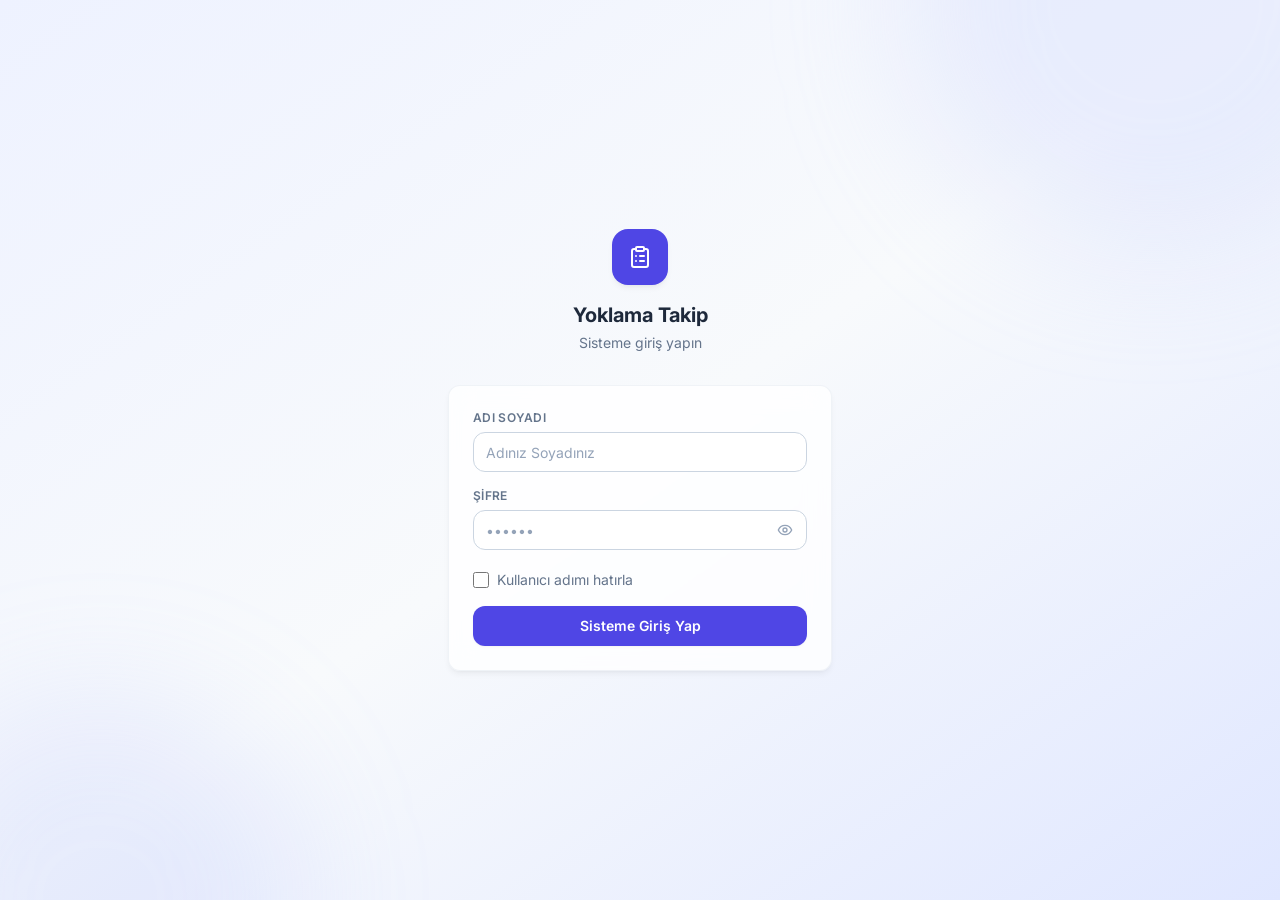
==== index.html @ 4c180ca6 "Add files via upload" ====
<!DOCTYPE html>
<html lang="tr">
  <head>
    <meta charset="UTF-8" />
    <link rel="icon" type="image/png" href="./icon-192.png" />
    <link rel="apple-touch-icon" href="./icon-192.png" />
    <meta name="viewport" content="width=device-width, initial-scale=1.0, maximum-scale=1.0, user-scalable=no" />
    <meta name="theme-color" content="#4f46e5" />
    <meta name="mobile-web-app-capable" content="yes" />
    <meta name="apple-mobile-web-app-capable" content="yes" />
    <meta name="apple-mobile-web-app-status-bar-style" content="black-translucent" />
    <meta name="apple-mobile-web-app-title" content="Yoklama" />
    <link rel="manifest" href="./manifest.json" />
    <title>Yoklama Takip</title>
    <!-- Modern Font: Inter -->
    <link rel="preconnect" href="https://fonts.googleapis.com">
    <link rel="preconnect" href="https://fonts.gstatic.com" crossorigin>
    <link href="https://fonts.googleapis.com/css2?family=Inter:wght@300;400;500;600;700&display=swap" rel="stylesheet">
    <!-- GitHub Pages SPA redirect fix -->
    <script>
      (function(l){
        if (l.search[1] === '/') {
          var decoded = l.search.slice(1).split('&').map(function(s){ return s.replace(/~and~/g, '&') }).join('?');
          window.history.replaceState(null, null, l.pathname.slice(0, -1) + decoded + l.hash);
        }
      }(window.location))
    </script>
    <script type="module" crossorigin src="./assets/index-i_OkcbDp.js"></script>
    <link rel="modulepreload" crossorigin href="./assets/vendor-CYjdca9r.js">
    <link rel="modulepreload" crossorigin href="./assets/store-BP317iKg.js">
    <link rel="modulepreload" crossorigin href="./assets/xlsx-DrgRuPKf.js">
    <link rel="stylesheet" crossorigin href="./assets/index-CAKfddgH.css">
  <link rel="manifest" href="./manifest.webmanifest"><script id="vite-plugin-pwa:register-sw" src="./registerSW.js"></script></head>
  <body>
    <div id="root"></div>
  </body>
</html>
---- assets/index-CAKfddgH.css ----
*,:before,:after{--tw-border-spacing-x: 0;--tw-border-spacing-y: 0;--tw-translate-x: 0;--tw-translate-y: 0;--tw-rotate: 0;--tw-skew-x: 0;--tw-skew-y: 0;--tw-scale-x: 1;--tw-scale-y: 1;--tw-pan-x: ;--tw-pan-y: ;--tw-pinch-zoom: ;--tw-scroll-snap-strictness: proximity;--tw-gradient-from-position: ;--tw-gradient-via-position: ;--tw-gradient-to-position: ;--tw-ordinal: ;--tw-slashed-zero: ;--tw-numeric-figure: ;--tw-numeric-spacing: ;--tw-numeric-fraction: ;--tw-ring-inset: ;--tw-ring-offset-width: 0px;--tw-ring-offset-color: #fff;--tw-ring-color: rgb(59 130 246 / .5);--tw-ring-offset-shadow: 0 0 #0000;--tw-ring-shadow: 0 0 #0000;--tw-shadow: 0 0 #0000;--tw-shadow-colored: 0 0 #0000;--tw-blur: ;--tw-brightness: ;--tw-contrast: ;--tw-grayscale: ;--tw-hue-rotate: ;--tw-invert: ;--tw-saturate: ;--tw-sepia: ;--tw-drop-shadow: ;--tw-backdrop-blur: ;--tw-backdrop-brightness: ;--tw-backdrop-contrast: ;--tw-backdrop-grayscale: ;--tw-backdrop-hue-rotate: ;--tw-backdrop-invert: ;--tw-backdrop-opacity: ;--tw-backdrop-saturate: ;--tw-backdrop-sepia: ;--tw-contain-size: ;--tw-contain-layout: ;--tw-contain-paint: ;--tw-contain-style: }::backdrop{--tw-border-spacing-x: 0;--tw-border-spacing-y: 0;--tw-translate-x: 0;--tw-translate-y: 0;--tw-rotate: 0;--tw-skew-x: 0;--tw-skew-y: 0;--tw-scale-x: 1;--tw-scale-y: 1;--tw-pan-x: ;--tw-pan-y: ;--tw-pinch-zoom: ;--tw-scroll-snap-strictness: proximity;--tw-gradient-from-position: ;--tw-gradient-via-position: ;--tw-gradient-to-position: ;--tw-ordinal: ;--tw-slashed-zero: ;--tw-numeric-figure: ;--tw-numeric-spacing: ;--tw-numeric-fraction: ;--tw-ring-inset: ;--tw-ring-offset-width: 0px;--tw-ring-offset-color: #fff;--tw-ring-color: rgb(59 130 246 / .5);--tw-ring-offset-shadow: 0 0 #0000;--tw-ring-shadow: 0 0 #0000;--tw-shadow: 0 0 #0000;--tw-shadow-colored: 0 0 #0000;--tw-blur: ;--tw-brightness: ;--tw-contrast: ;--tw-grayscale: ;--tw-hue-rotate: ;--tw-invert: ;--tw-saturate: ;--tw-sepia: ;--tw-drop-shadow: ;--tw-backdrop-blur: ;--tw-backdrop-brightness: ;--tw-backdrop-contrast: ;--tw-backdrop-grayscale: ;--tw-backdrop-hue-rotate: ;--tw-backdrop-invert: ;--tw-backdrop-opacity: ;--tw-backdrop-saturate: ;--tw-backdrop-sepia: ;--tw-contain-size: ;--tw-contain-layout: ;--tw-contain-paint: ;--tw-contain-style: }*,:before,:after{box-sizing:border-box;border-width:0;border-style:solid;border-color:#e5e7eb}:before,:after{--tw-content: ""}html,:host{line-height:1.5;-webkit-text-size-adjust:100%;-moz-tab-size:4;-o-tab-size:4;tab-size:4;font-family:Inter,system-ui,-apple-system,sans-serif;font-feature-settings:normal;font-variation-settings:normal;-webkit-tap-highlight-color:transparent}body{margin:0;line-height:inherit}hr{height:0;color:inherit;border-top-width:1px}abbr:where([title]){-webkit-text-decoration:underline dotted;text-decoration:underline dotted}h1,h2,h3,h4,h5,h6{font-size:inherit;font-weight:inherit}a{color:inherit;text-decoration:inherit}b,strong{font-weight:bolder}code,kbd,samp,pre{font-family:ui-monospace,SFMono-Regular,Menlo,Monaco,Consolas,Liberation Mono,Courier New,monospace;font-feature-settings:normal;font-variation-settings:normal;font-size:1em}small{font-size:80%}sub,sup{font-size:75%;line-height:0;position:relative;vertical-align:baseline}sub{bottom:-.25em}sup{top:-.5em}table{text-indent:0;border-color:inherit;border-collapse:collapse}button,input,optgroup,select,textarea{font-family:inherit;font-feature-settings:inherit;font-variation-settings:inherit;font-size:100%;font-weight:inherit;line-height:inherit;letter-spacing:inherit;color:inherit;margin:0;padding:0}button,select{text-transform:none}button,input:where([type=button]),input:where([type=reset]),input:where([type=submit]){-webkit-appearance:button;background-color:transparent;background-image:none}:-moz-focusring{outline:auto}:-moz-ui-invalid{box-shadow:none}progress{vertical-align:baseline}::-webkit-inner-spin-button,::-webkit-outer-spin-button{height:auto}[type=search]{-webkit-appearance:textfield;outline-offset:-2px}::-webkit-search-decoration{-webkit-appearance:none}::-webkit-file-upload-button{-webkit-appearance:button;font:inherit}summary{display:list-item}blockquote,dl,dd,h1,h2,h3,h4,h5,h6,hr,figure,p,pre{margin:0}fieldset{margin:0;padding:0}legend{padding:0}ol,ul,menu{list-style:none;margin:0;padding:0}dialog{padding:0}textarea{resize:vertical}input::-moz-placeholder,textarea::-moz-placeholder{opacity:1;color:#9ca3af}input::placeholder,textarea::placeholder{opacity:1;color:#9ca3af}button,[role=button]{cursor:pointer}:disabled{cursor:default}img,svg,video,canvas,audio,iframe,embed,object{display:block;vertical-align:middle}img,video{max-width:100%;height:auto}[hidden]:where(:not([hidden=until-found])){display:none}body{font-family:Inter,system-ui,sans-serif;--tw-bg-opacity: 1;background-color:rgb(248 250 252 / var(--tw-bg-opacity, 1));--tw-text-opacity: 1;color:rgb(30 41 59 / var(--tw-text-opacity, 1));-webkit-font-smoothing:antialiased;-moz-osx-font-smoothing:grayscale}.dark body{--tw-bg-opacity: 1;background-color:rgb(17 24 39 / var(--tw-bg-opacity, 1));--tw-text-opacity: 1;color:rgb(243 244 246 / var(--tw-text-opacity, 1))}.dark header body{color:#f8fafc}@media (prefers-reduced-motion: reduce){*,*:before,*:after{animation-duration:.01ms!important;animation-iteration-count:1!important;transition-duration:.01ms!important}}.card{border-radius:12px;border-width:1px;border-color:#e2e8f0cc;--tw-bg-opacity: 1;background-color:rgb(255 255 255 / var(--tw-bg-opacity, 1));--tw-shadow: 0 1px 3px 0 rgb(0 0 0 / .04), 0 1px 2px -1px rgb(0 0 0 / .04);--tw-shadow-colored: 0 1px 3px 0 var(--tw-shadow-color), 0 1px 2px -1px var(--tw-shadow-color);box-shadow:var(--tw-ring-offset-shadow, 0 0 #0000),var(--tw-ring-shadow, 0 0 #0000),var(--tw-shadow)}.card-elevated{border-radius:12px;border-width:1px;border-color:#e2e8f099;--tw-bg-opacity: 1;background-color:rgb(255 255 255 / var(--tw-bg-opacity, 1));--tw-shadow: 0 4px 6px -1px rgb(0 0 0 / .05), 0 2px 4px -2px rgb(0 0 0 / .05);--tw-shadow-colored: 0 4px 6px -1px var(--tw-shadow-color), 0 2px 4px -2px var(--tw-shadow-color);box-shadow:var(--tw-ring-offset-shadow, 0 0 #0000),var(--tw-ring-shadow, 0 0 #0000),var(--tw-shadow)}.form-input{height:2.5rem;width:100%;border-radius:12px;border-width:1px;--tw-border-opacity: 1;border-color:rgb(203 213 225 / var(--tw-border-opacity, 1));--tw-bg-opacity: 1;background-color:rgb(255 255 255 / var(--tw-bg-opacity, 1));padding-left:.75rem;padding-right:.75rem;font-size:.875rem;line-height:1.25rem}.form-input::-moz-placeholder{--tw-placeholder-opacity: 1;color:rgb(148 163 184 / var(--tw-placeholder-opacity, 1))}.form-input::placeholder{--tw-placeholder-opacity: 1;color:rgb(148 163 184 / var(--tw-placeholder-opacity, 1))}.form-input{outline:2px solid transparent;outline-offset:2px;transition-property:all;transition-timing-function:cubic-bezier(.4,0,.2,1);transition-duration:.15s}.form-input:focus{--tw-border-opacity: 1;border-color:rgb(99 102 241 / var(--tw-border-opacity, 1));--tw-ring-offset-shadow: var(--tw-ring-inset) 0 0 0 var(--tw-ring-offset-width) var(--tw-ring-offset-color);--tw-ring-shadow: var(--tw-ring-inset) 0 0 0 calc(2px + var(--tw-ring-offset-width)) var(--tw-ring-color);box-shadow:var(--tw-ring-offset-shadow),var(--tw-ring-shadow),var(--tw-shadow, 0 0 #0000);--tw-ring-color: rgb(99 102 241 / .2)}.btn-primary{display:inline-flex;height:2.5rem;align-items:center;justify-content:center;gap:.5rem;border-radius:12px;--tw-bg-opacity: 1;background-color:rgb(79 70 229 / var(--tw-bg-opacity, 1));padding-left:1.25rem;padding-right:1.25rem;font-size:.875rem;line-height:1.25rem;font-weight:600;--tw-text-opacity: 1;color:rgb(255 255 255 / var(--tw-text-opacity, 1));--tw-shadow: 0 1px 3px 0 rgb(0 0 0 / .04), 0 1px 2px -1px rgb(0 0 0 / .04);--tw-shadow-colored: 0 1px 3px 0 var(--tw-shadow-color), 0 1px 2px -1px var(--tw-shadow-color);box-shadow:var(--tw-ring-offset-shadow, 0 0 #0000),var(--tw-ring-shadow, 0 0 #0000),var(--tw-shadow);transition-property:all;transition-timing-function:cubic-bezier(.4,0,.2,1);transition-duration:.15s}.btn-primary:hover{--tw-bg-opacity: 1;background-color:rgb(67 56 202 / var(--tw-bg-opacity, 1));--tw-shadow: 0 4px 6px -1px rgb(0 0 0 / .05), 0 2px 4px -2px rgb(0 0 0 / .05);--tw-shadow-colored: 0 4px 6px -1px var(--tw-shadow-color), 0 2px 4px -2px var(--tw-shadow-color);box-shadow:var(--tw-ring-offset-shadow, 0 0 #0000),var(--tw-ring-shadow, 0 0 #0000),var(--tw-shadow)}.btn-primary:active{--tw-bg-opacity: 1;background-color:rgb(55 48 163 / var(--tw-bg-opacity, 1))}.btn-primary:disabled{cursor:not-allowed;opacity:.4;--tw-shadow: 0 0 #0000;--tw-shadow-colored: 0 0 #0000;box-shadow:var(--tw-ring-offset-shadow, 0 0 #0000),var(--tw-ring-shadow, 0 0 #0000),var(--tw-shadow)}.btn-secondary{display:inline-flex;height:2.5rem;align-items:center;justify-content:center;gap:.5rem;border-radius:12px;border-width:1px;--tw-border-opacity: 1;border-color:rgb(203 213 225 / var(--tw-border-opacity, 1));--tw-bg-opacity: 1;background-color:rgb(255 255 255 / var(--tw-bg-opacity, 1));padding-left:1rem;padding-right:1rem;font-size:.875rem;line-height:1.25rem;font-weight:500;--tw-text-opacity: 1;color:rgb(30 41 59 / var(--tw-text-opacity, 1));transition-property:all;transition-timing-function:cubic-bezier(.4,0,.2,1);transition-duration:.15s}.dark .btn-secondary{--tw-text-opacity: 1;color:rgb(243 244 246 / var(--tw-text-opacity, 1))}.dark header .btn-secondary{color:#f8fafc}.btn-secondary:hover{--tw-border-opacity: 1;border-color:rgb(148 163 184 / var(--tw-border-opacity, 1));--tw-bg-opacity: 1;background-color:rgb(241 245 249 / var(--tw-bg-opacity, 1))}.btn-secondary:active{--tw-bg-opacity: 1;background-color:rgb(241 245 249 / var(--tw-bg-opacity, 1))}.btn-ghost{display:inline-flex;height:2.5rem;align-items:center;justify-content:center;gap:.5rem;border-radius:12px;background-color:transparent;padding-left:1rem;padding-right:1rem;font-size:.875rem;line-height:1.25rem;font-weight:500;--tw-text-opacity: 1;color:rgb(100 116 139 / var(--tw-text-opacity, 1));transition-property:all;transition-timing-function:cubic-bezier(.4,0,.2,1);transition-duration:.15s}.dark header .btn-ghost{color:#cbd5e1}.dark .btn-ghost{color:#cbd5e1}.btn-ghost:hover{--tw-bg-opacity: 1;background-color:rgb(241 245 249 / var(--tw-bg-opacity, 1));--tw-text-opacity: 1;color:rgb(30 41 59 / var(--tw-text-opacity, 1))}.btn-ghost:active{--tw-bg-opacity: 1;background-color:rgb(226 232 240 / var(--tw-bg-opacity, 1))}.btn-danger{display:inline-flex;height:2.5rem;align-items:center;justify-content:center;gap:.5rem;border-radius:12px;--tw-bg-opacity: 1;background-color:rgb(220 38 38 / var(--tw-bg-opacity, 1));padding-left:1.25rem;padding-right:1.25rem;font-size:.875rem;line-height:1.25rem;font-weight:600;--tw-text-opacity: 1;color:rgb(255 255 255 / var(--tw-text-opacity, 1));transition-property:all;transition-timing-function:cubic-bezier(.4,0,.2,1);transition-duration:.15s}.btn-danger:hover{--tw-bg-opacity: 1;background-color:rgb(185 28 28 / var(--tw-bg-opacity, 1))}.btn-danger:active{--tw-bg-opacity: 1;background-color:rgb(153 27 27 / var(--tw-bg-opacity, 1))}.pill{cursor:pointer;-webkit-user-select:none;-moz-user-select:none;user-select:none;border-radius:12px;border-width:1px;padding:.375rem .75rem;font-size:.75rem;line-height:1rem;font-weight:600;transition-property:all;transition-timing-function:cubic-bezier(.4,0,.2,1);transition-duration:.15s}.badge-success{display:inline-flex;align-items:center;gap:.25rem;border-radius:12px;padding:.25rem .625rem;font-size:.75rem;line-height:1rem;font-weight:600;border-width:1px;border-color:#a7f3d099;--tw-bg-opacity: 1;background-color:rgb(236 253 245 / var(--tw-bg-opacity, 1));--tw-text-opacity: 1;color:rgb(4 120 87 / var(--tw-text-opacity, 1))}.badge-danger{display:inline-flex;align-items:center;gap:.25rem;border-radius:12px;padding:.25rem .625rem;font-size:.75rem;line-height:1rem;font-weight:600;border-width:1px;border-color:#fecaca99;--tw-bg-opacity: 1;background-color:rgb(254 242 242 / var(--tw-bg-opacity, 1));--tw-text-opacity: 1;color:rgb(185 28 28 / var(--tw-text-opacity, 1))}.badge-warning{display:inline-flex;align-items:center;gap:.25rem;border-radius:12px;padding:.25rem .625rem;font-size:.75rem;line-height:1rem;font-weight:600;border-width:1px;border-color:#fde68a99;--tw-bg-opacity: 1;background-color:rgb(255 251 235 / var(--tw-bg-opacity, 1));--tw-text-opacity: 1;color:rgb(180 83 9 / var(--tw-text-opacity, 1))}.badge-info{display:inline-flex;align-items:center;gap:.25rem;border-radius:12px;padding:.25rem .625rem;font-size:.75rem;line-height:1rem;font-weight:600;border-width:1px;border-color:#bfdbfe99;--tw-bg-opacity: 1;background-color:rgb(239 246 255 / var(--tw-bg-opacity, 1));--tw-text-opacity: 1;color:rgb(29 78 216 / var(--tw-text-opacity, 1))}.badge-neutral{display:inline-flex;align-items:center;gap:.25rem;border-radius:12px;padding:.25rem .625rem;font-size:.75rem;line-height:1rem;font-weight:600;border-width:1px;border-color:#e2e8f099;--tw-bg-opacity: 1;background-color:rgb(241 245 249 / var(--tw-bg-opacity, 1));--tw-text-opacity: 1;color:rgb(71 85 105 / var(--tw-text-opacity, 1))}.table-header{padding:.75rem 1rem;text-align:left;font-size:.75rem;line-height:1rem;font-weight:600;text-transform:uppercase;letter-spacing:.05em;--tw-text-opacity: 1;color:rgb(100 116 139 / var(--tw-text-opacity, 1))}.dark header .table-header{color:#cbd5e1}.dark .table-header{color:#cbd5e1}.table-cell{padding:.75rem 1rem}@keyframes pulse{50%{opacity:.5}}.skeleton{animation:pulse 2s cubic-bezier(.4,0,.6,1) infinite;border-radius:12px;--tw-bg-opacity: 1;background-color:rgb(226 232 240 / var(--tw-bg-opacity, 1))}.overlay{position:fixed;top:0;right:0;bottom:0;left:0;z-index:50;background-color:#1e293b66;--tw-backdrop-blur: blur(4px);-webkit-backdrop-filter:var(--tw-backdrop-blur) var(--tw-backdrop-brightness) var(--tw-backdrop-contrast) var(--tw-backdrop-grayscale) var(--tw-backdrop-hue-rotate) var(--tw-backdrop-invert) var(--tw-backdrop-opacity) var(--tw-backdrop-saturate) var(--tw-backdrop-sepia);backdrop-filter:var(--tw-backdrop-blur) var(--tw-backdrop-brightness) var(--tw-backdrop-contrast) var(--tw-backdrop-grayscale) var(--tw-backdrop-hue-rotate) var(--tw-backdrop-invert) var(--tw-backdrop-opacity) var(--tw-backdrop-saturate) var(--tw-backdrop-sepia)}.dark nav.overlay{background-color:#0f172af2;border-color:#ffffff14}.dark nav.overlay button.text-brand-600{color:#818cf8}.dark nav.overlay button.text-ink-tertiary{color:#64748b}.alert-error{display:flex;align-items:center;gap:.625rem;border-radius:12px;border-width:1px;padding:.75rem 1rem;font-size:.875rem;line-height:1.25rem;font-weight:500;--tw-border-opacity: 1;border-color:rgb(254 202 202 / var(--tw-border-opacity, 1));--tw-bg-opacity: 1;background-color:rgb(254 242 242 / var(--tw-bg-opacity, 1));--tw-text-opacity: 1;color:rgb(185 28 28 / var(--tw-text-opacity, 1))}.collapse{visibility:collapse}.fixed{position:fixed}.absolute{position:absolute}.relative{position:relative}.sticky{position:sticky}.inset-0{top:0;right:0;bottom:0;left:0}.-bottom-\[9px\]{bottom:-9px}.bottom-0{bottom:0}.left-0{left:0}.left-1\/2{left:50%}.left-3{left:.75rem}.right-0{right:0}.right-2\.5{right:.625rem}.right-4{right:1rem}.top-0{top:0}.top-1\/2{top:50%}.top-2\.5{top:.625rem}.top-4{top:1rem}.z-10{z-index:10}.z-40{z-index:40}.z-\[100\]{z-index:100}.mx-0\.5{margin-left:.125rem;margin-right:.125rem}.mx-auto{margin-left:auto;margin-right:auto}.mb-1{margin-bottom:.25rem}.mb-1\.5{margin-bottom:.375rem}.mb-4{margin-bottom:1rem}.mb-5{margin-bottom:1.25rem}.mb-8{margin-bottom:2rem}.ml-2{margin-left:.5rem}.mr-1{margin-right:.25rem}.mt-0\.5{margin-top:.125rem}.mt-1{margin-top:.25rem}.mt-1\.5{margin-top:.375rem}.mt-2{margin-top:.5rem}.mt-4{margin-top:1rem}.mt-5{margin-top:1.25rem}.mt-6{margin-top:1.5rem}.block{display:block}.flex{display:flex}.inline-flex{display:inline-flex}.table{display:table}.table-cell{display:table-cell}.grid{display:grid}.hidden{display:none}.h-0\.5{height:.125rem}.h-1\.5{height:.375rem}.h-10{height:2.5rem}.h-12{height:3rem}.h-14{height:3.5rem}.h-16{height:4rem}.h-20{height:5rem}.h-3\.5{height:.875rem}.h-4{height:1rem}.h-5{height:1.25rem}.h-64{height:16rem}.h-7{height:1.75rem}.h-8{height:2rem}.h-9{height:2.25rem}.h-\[400px\]{height:400px}.h-\[500px\]{height:500px}.h-full{height:100%}.max-h-\[500px\]{max-height:500px}.max-h-\[600px\]{max-height:600px}.min-h-screen{min-height:100vh}.w-10{width:2.5rem}.w-14{width:3.5rem}.w-16{width:4rem}.w-3\.5{width:.875rem}.w-32{width:8rem}.w-4{width:1rem}.w-6{width:1.5rem}.w-7{width:1.75rem}.w-8{width:2rem}.w-9{width:2.25rem}.w-\[12\%\]{width:12%}.w-\[120px\]{width:120px}.w-\[400px\]{width:400px}.w-\[500px\]{width:500px}.w-\[8\%\]{width:8%}.w-\[9\%\]{width:9%}.w-auto{width:auto}.w-full{width:100%}.w-px{width:1px}.min-w-0{min-width:0px}.min-w-\[160px\]{min-width:160px}.max-w-6xl{max-width:72rem}.max-w-\[140px\]{max-width:140px}.max-w-\[160px\]{max-width:160px}.max-w-sm{max-width:24rem}.max-w-xs{max-width:20rem}.flex-1{flex:1 1 0%}.flex-shrink-0{flex-shrink:0}.table-fixed{table-layout:fixed}.border-collapse{border-collapse:collapse}.-translate-x-1\/2{--tw-translate-x: -50%;transform:translate(var(--tw-translate-x),var(--tw-translate-y)) rotate(var(--tw-rotate)) skew(var(--tw-skew-x)) skewY(var(--tw-skew-y)) scaleX(var(--tw-scale-x)) scaleY(var(--tw-scale-y))}.-translate-x-1\/4{--tw-translate-x: -25%;transform:translate(var(--tw-translate-x),var(--tw-translate-y)) rotate(var(--tw-rotate)) skew(var(--tw-skew-x)) skewY(var(--tw-skew-y)) scaleX(var(--tw-scale-x)) scaleY(var(--tw-scale-y))}.-translate-y-1\/2{--tw-translate-y: -50%;transform:translate(var(--tw-translate-x),var(--tw-translate-y)) rotate(var(--tw-rotate)) skew(var(--tw-skew-x)) skewY(var(--tw-skew-y)) scaleX(var(--tw-scale-x)) scaleY(var(--tw-scale-y))}.translate-x-1\/4{--tw-translate-x: 25%;transform:translate(var(--tw-translate-x),var(--tw-translate-y)) rotate(var(--tw-rotate)) skew(var(--tw-skew-x)) skewY(var(--tw-skew-y)) scaleX(var(--tw-scale-x)) scaleY(var(--tw-scale-y))}.translate-y-1\/2{--tw-translate-y: 50%;transform:translate(var(--tw-translate-x),var(--tw-translate-y)) rotate(var(--tw-rotate)) skew(var(--tw-skew-x)) skewY(var(--tw-skew-y)) scaleX(var(--tw-scale-x)) scaleY(var(--tw-scale-y))}@keyframes bounce{0%,to{transform:translateY(-25%);animation-timing-function:cubic-bezier(.8,0,1,1)}50%{transform:none;animation-timing-function:cubic-bezier(0,0,.2,1)}}.animate-bounce{animation:bounce 1s infinite}@keyframes fade-in{0%{opacity:0;transform:translateY(8px)}to{opacity:1;transform:translateY(0)}}.animate-fade-in{animation:fade-in .3s ease-out}@keyframes progress{0%{width:100%}to{width:0%}}.animate-progress{animation:progress 4s linear forwards}@keyframes scale-in{0%{opacity:0;transform:scale(.95)}to{opacity:1;transform:scale(1)}}.animate-scale-in{animation:scale-in .2s ease-out}@keyframes shake{0%,to{transform:translate(0)}10%,30%,50%,70%,90%{transform:translate(-4px)}20%,40%,60%,80%{transform:translate(4px)}}.animate-shake{animation:shake .5s ease-in-out}@keyframes slide-up{0%{opacity:0;transform:translateY(16px)}to{opacity:1;transform:translateY(0)}}.animate-slide-up{animation:slide-up .4s ease-out}@keyframes spin{to{transform:rotate(360deg)}}.animate-spin{animation:spin 1s linear infinite}@keyframes toast-enter{0%{opacity:0;transform:translate(100%)}to{opacity:1;transform:translate(0)}}.animate-toast-enter{animation:toast-enter .3s ease-out}@keyframes toast-exit{0%{opacity:1;transform:translate(0)}to{opacity:0;transform:translate(100%)}}.animate-toast-exit{animation:toast-exit .3s ease-out forwards}.cursor-not-allowed{cursor:not-allowed}.cursor-pointer{cursor:pointer}.select-none{-webkit-user-select:none;-moz-user-select:none;user-select:none}.grid-cols-2{grid-template-columns:repeat(2,minmax(0,1fr))}.grid-cols-3{grid-template-columns:repeat(3,minmax(0,1fr))}.flex-col{flex-direction:column}.flex-wrap{flex-wrap:wrap}.items-start{align-items:flex-start}.items-center{align-items:center}.justify-end{justify-content:flex-end}.justify-center{justify-content:center}.justify-between{justify-content:space-between}.justify-around{justify-content:space-around}.gap-0\.5{gap:.125rem}.gap-1{gap:.25rem}.gap-1\.5{gap:.375rem}.gap-2{gap:.5rem}.gap-2\.5{gap:.625rem}.gap-3{gap:.75rem}.gap-4{gap:1rem}.space-y-3>:not([hidden])~:not([hidden]){--tw-space-y-reverse: 0;margin-top:calc(.75rem * calc(1 - var(--tw-space-y-reverse)));margin-bottom:calc(.75rem * var(--tw-space-y-reverse))}.space-y-4>:not([hidden])~:not([hidden]){--tw-space-y-reverse: 0;margin-top:calc(1rem * calc(1 - var(--tw-space-y-reverse)));margin-bottom:calc(1rem * var(--tw-space-y-reverse))}.space-y-5>:not([hidden])~:not([hidden]){--tw-space-y-reverse: 0;margin-top:calc(1.25rem * calc(1 - var(--tw-space-y-reverse)));margin-bottom:calc(1.25rem * var(--tw-space-y-reverse))}.divide-y>:not([hidden])~:not([hidden]){--tw-divide-y-reverse: 0;border-top-width:calc(1px * calc(1 - var(--tw-divide-y-reverse)));border-bottom-width:calc(1px * var(--tw-divide-y-reverse))}.divide-slate-100>:not([hidden])~:not([hidden]){--tw-divide-opacity: 1;border-color:rgb(241 245 249 / var(--tw-divide-opacity, 1))}.overflow-hidden{overflow:hidden}.overflow-x-auto{overflow-x:auto}.overflow-y-auto{overflow-y:auto}.truncate{overflow:hidden;text-overflow:ellipsis;white-space:nowrap}.whitespace-normal{white-space:normal}.whitespace-nowrap{white-space:nowrap}.rounded{border-radius:.25rem}.rounded-2xl{border-radius:1rem}.rounded-full{border-radius:9999px}.rounded-lg{border-radius:.5rem}.rounded-md{border-radius:.375rem}.rounded-xl{border-radius:12px}.border{border-width:1px}.border-b{border-bottom-width:1px}.border-b-2{border-bottom-width:2px}.border-t{border-top-width:1px}.border-amber-200{--tw-border-opacity: 1;border-color:rgb(253 230 138 / var(--tw-border-opacity, 1))}.border-amber-500{--tw-border-opacity: 1;border-color:rgb(245 158 11 / var(--tw-border-opacity, 1))}.border-blue-200{--tw-border-opacity: 1;border-color:rgb(191 219 254 / var(--tw-border-opacity, 1))}.border-blue-600{--tw-border-opacity: 1;border-color:rgb(37 99 235 / var(--tw-border-opacity, 1))}.border-brand-200{--tw-border-opacity: 1;border-color:rgb(199 210 254 / var(--tw-border-opacity, 1))}.border-brand-600{--tw-border-opacity: 1;border-color:rgb(79 70 229 / var(--tw-border-opacity, 1))}.border-emerald-200{--tw-border-opacity: 1;border-color:rgb(167 243 208 / var(--tw-border-opacity, 1))}.border-emerald-600{--tw-border-opacity: 1;border-color:rgb(5 150 105 / var(--tw-border-opacity, 1))}.border-indigo-200{--tw-border-opacity: 1;border-color:rgb(199 210 254 / var(--tw-border-opacity, 1))}.border-purple-200{--tw-border-opacity: 1;border-color:rgb(233 213 255 / var(--tw-border-opacity, 1))}.border-red-200{--tw-border-opacity: 1;border-color:rgb(254 202 202 / var(--tw-border-opacity, 1))}.border-red-400{--tw-border-opacity: 1;border-color:rgb(248 113 113 / var(--tw-border-opacity, 1))}.border-red-600{--tw-border-opacity: 1;border-color:rgb(220 38 38 / var(--tw-border-opacity, 1))}.border-slate-100{--tw-border-opacity: 1;border-color:rgb(241 245 249 / var(--tw-border-opacity, 1))}.border-slate-200{--tw-border-opacity: 1;border-color:rgb(226 232 240 / var(--tw-border-opacity, 1))}.border-slate-200\/50{border-color:#e2e8f080}.border-slate-200\/60{border-color:#e2e8f099}.border-slate-300{--tw-border-opacity: 1;border-color:rgb(203 213 225 / var(--tw-border-opacity, 1))}.border-slate-600{--tw-border-opacity: 1;border-color:rgb(71 85 105 / var(--tw-border-opacity, 1))}.border-violet-200{--tw-border-opacity: 1;border-color:rgb(221 214 254 / var(--tw-border-opacity, 1))}.bg-amber-100{--tw-bg-opacity: 1;background-color:rgb(254 243 199 / var(--tw-bg-opacity, 1))}.bg-amber-50{--tw-bg-opacity: 1;background-color:rgb(255 251 235 / var(--tw-bg-opacity, 1))}.bg-amber-50\/40{background-color:#fffbeb66}.bg-amber-500{--tw-bg-opacity: 1;background-color:rgb(245 158 11 / var(--tw-bg-opacity, 1))}.bg-blue-100{--tw-bg-opacity: 1;background-color:rgb(219 234 254 / var(--tw-bg-opacity, 1))}.bg-blue-400{--tw-bg-opacity: 1;background-color:rgb(96 165 250 / var(--tw-bg-opacity, 1))}.bg-blue-50{--tw-bg-opacity: 1;background-color:rgb(239 246 255 / var(--tw-bg-opacity, 1))}.bg-blue-50\/40{background-color:#eff6ff66}.bg-blue-600{--tw-bg-opacity: 1;background-color:rgb(37 99 235 / var(--tw-bg-opacity, 1))}.bg-brand-100{--tw-bg-opacity: 1;background-color:rgb(224 231 255 / var(--tw-bg-opacity, 1))}.bg-brand-200\/30{background-color:#c7d2fe4d}.bg-brand-300\/20{background-color:#a5b4fc33}.bg-brand-50{--tw-bg-opacity: 1;background-color:rgb(238 242 255 / var(--tw-bg-opacity, 1))}.bg-brand-50\/40{background-color:#eef2ff66}.bg-brand-600{--tw-bg-opacity: 1;background-color:rgb(79 70 229 / var(--tw-bg-opacity, 1))}.bg-emerald-100{--tw-bg-opacity: 1;background-color:rgb(209 250 229 / var(--tw-bg-opacity, 1))}.bg-emerald-400{--tw-bg-opacity: 1;background-color:rgb(52 211 153 / var(--tw-bg-opacity, 1))}.bg-emerald-50{--tw-bg-opacity: 1;background-color:rgb(236 253 245 / var(--tw-bg-opacity, 1))}.bg-emerald-50\/30{background-color:#ecfdf54d}.bg-emerald-50\/40{background-color:#ecfdf566}.bg-emerald-600{--tw-bg-opacity: 1;background-color:rgb(5 150 105 / var(--tw-bg-opacity, 1))}.bg-indigo-100{--tw-bg-opacity: 1;background-color:rgb(224 231 255 / var(--tw-bg-opacity, 1))}.bg-indigo-50\/40{background-color:#eef2ff66}.bg-purple-100{--tw-bg-opacity: 1;background-color:rgb(243 232 255 / var(--tw-bg-opacity, 1))}.bg-purple-50\/40{background-color:#faf5ff66}.bg-red-100{--tw-bg-opacity: 1;background-color:rgb(254 226 226 / var(--tw-bg-opacity, 1))}.bg-red-400{--tw-bg-opacity: 1;background-color:rgb(248 113 113 / var(--tw-bg-opacity, 1))}.bg-red-50{--tw-bg-opacity: 1;background-color:rgb(254 242 242 / var(--tw-bg-opacity, 1))}.bg-red-50\/40{background-color:#fef2f266}.bg-red-600{--tw-bg-opacity: 1;background-color:rgb(220 38 38 / var(--tw-bg-opacity, 1))}.bg-rose-600{--tw-bg-opacity: 1;background-color:rgb(225 29 72 / var(--tw-bg-opacity, 1))}.bg-slate-100{--tw-bg-opacity: 1;background-color:rgb(241 245 249 / var(--tw-bg-opacity, 1))}.bg-slate-200{--tw-bg-opacity: 1;background-color:rgb(226 232 240 / var(--tw-bg-opacity, 1))}.bg-slate-50{--tw-bg-opacity: 1;background-color:rgb(248 250 252 / var(--tw-bg-opacity, 1))}.bg-slate-50\/40{background-color:#f8fafc66}.bg-slate-600{--tw-bg-opacity: 1;background-color:rgb(71 85 105 / var(--tw-bg-opacity, 1))}.bg-surface-muted{--tw-bg-opacity: 1;background-color:rgb(248 250 252 / var(--tw-bg-opacity, 1))}.bg-surface-subtle{--tw-bg-opacity: 1;background-color:rgb(241 245 249 / var(--tw-bg-opacity, 1))}.bg-transparent{background-color:transparent}.bg-violet-100{--tw-bg-opacity: 1;background-color:rgb(237 233 254 / var(--tw-bg-opacity, 1))}.bg-violet-50\/40{background-color:#f5f3ff66}.bg-white{--tw-bg-opacity: 1;background-color:rgb(255 255 255 / var(--tw-bg-opacity, 1))}.bg-white\/80{background-color:#fffc}.bg-white\/90{background-color:#ffffffe6}.bg-gradient-to-br{background-image:linear-gradient(to bottom right,var(--tw-gradient-stops))}.bg-gradient-to-r{background-image:linear-gradient(to right,var(--tw-gradient-stops))}.from-brand-50{--tw-gradient-from: #eef2ff var(--tw-gradient-from-position);--tw-gradient-to: rgb(238 242 255 / 0) var(--tw-gradient-to-position);--tw-gradient-stops: var(--tw-gradient-from), var(--tw-gradient-to)}.from-brand-500{--tw-gradient-from: #6366f1 var(--tw-gradient-from-position);--tw-gradient-to: rgb(99 102 241 / 0) var(--tw-gradient-to-position);--tw-gradient-stops: var(--tw-gradient-from), var(--tw-gradient-to)}.via-slate-50{--tw-gradient-to: rgb(248 250 252 / 0) var(--tw-gradient-to-position);--tw-gradient-stops: var(--tw-gradient-from), #f8fafc var(--tw-gradient-via-position), var(--tw-gradient-to)}.to-brand-100{--tw-gradient-to: #e0e7ff var(--tw-gradient-to-position)}.to-emerald-500{--tw-gradient-to: #10b981 var(--tw-gradient-to-position)}.p-0{padding:0}.p-1{padding:.25rem}.p-2{padding:.5rem}.p-2\.5{padding:.625rem}.p-3{padding:.75rem}.p-4{padding:1rem}.p-5{padding:1.25rem}.p-6{padding:1.5rem}.px-1{padding-left:.25rem;padding-right:.25rem}.px-1\.5{padding-left:.375rem;padding-right:.375rem}.px-2{padding-left:.5rem;padding-right:.5rem}.px-2\.5{padding-left:.625rem;padding-right:.625rem}.px-3{padding-left:.75rem;padding-right:.75rem}.px-3\.5{padding-left:.875rem;padding-right:.875rem}.px-4{padding-left:1rem;padding-right:1rem}.px-6{padding-left:1.5rem;padding-right:1.5rem}.py-0\.5{padding-top:.125rem;padding-bottom:.125rem}.py-1\.5{padding-top:.375rem;padding-bottom:.375rem}.py-10{padding-top:2.5rem;padding-bottom:2.5rem}.py-16{padding-top:4rem;padding-bottom:4rem}.py-2{padding-top:.5rem;padding-bottom:.5rem}.py-3{padding-top:.75rem;padding-bottom:.75rem}.py-6{padding-top:1.5rem;padding-bottom:1.5rem}.pb-20{padding-bottom:5rem}.pb-3{padding-bottom:.75rem}.pl-8{padding-left:2rem}.pr-10{padding-right:2.5rem}.pr-6{padding-right:1.5rem}.pt-1{padding-top:.25rem}.pt-2{padding-top:.5rem}.text-left{text-align:left}.text-center{text-align:center}.text-right{text-align:right}.text-\[10px\]{font-size:10px}.text-\[11px\]{font-size:11px}.text-\[8px\]{font-size:8px}.text-\[9px\]{font-size:9px}.text-base{font-size:1rem;line-height:1.5rem}.text-lg{font-size:1.125rem;line-height:1.75rem}.text-sm{font-size:.875rem;line-height:1.25rem}.text-xl{font-size:1.25rem;line-height:1.75rem}.text-xs{font-size:.75rem;line-height:1rem}.font-bold{font-weight:700}.font-extrabold{font-weight:800}.font-medium{font-weight:500}.font-semibold{font-weight:600}.uppercase{text-transform:uppercase}.tabular-nums{--tw-numeric-spacing: tabular-nums;font-variant-numeric:var(--tw-ordinal) var(--tw-slashed-zero) var(--tw-numeric-figure) var(--tw-numeric-spacing) var(--tw-numeric-fraction)}.leading-none{line-height:1}.leading-relaxed{line-height:1.625}.leading-tight{line-height:1.25}.tracking-tight{letter-spacing:-.025em}.tracking-wide{letter-spacing:.025em}.text-amber-500{--tw-text-opacity: 1;color:rgb(245 158 11 / var(--tw-text-opacity, 1))}.text-amber-600{--tw-text-opacity: 1;color:rgb(217 119 6 / var(--tw-text-opacity, 1))}.text-amber-600\/80{color:#d97706cc}.text-amber-700{--tw-text-opacity: 1;color:rgb(180 83 9 / var(--tw-text-opacity, 1))}.text-blue-600{--tw-text-opacity: 1;color:rgb(37 99 235 / var(--tw-text-opacity, 1))}.text-blue-600\/80{color:#2563ebcc}.text-blue-700{--tw-text-opacity: 1;color:rgb(29 78 216 / var(--tw-text-opacity, 1))}.text-blue-800{--tw-text-opacity: 1;color:rgb(30 64 175 / var(--tw-text-opacity, 1))}.text-brand-600{--tw-text-opacity: 1;color:rgb(79 70 229 / var(--tw-text-opacity, 1))}.text-brand-600\/80{color:#4f46e5cc}.text-brand-700{--tw-text-opacity: 1;color:rgb(67 56 202 / var(--tw-text-opacity, 1))}.text-emerald-600{--tw-text-opacity: 1;color:rgb(5 150 105 / var(--tw-text-opacity, 1))}.text-emerald-600\/80{color:#059669cc}.text-emerald-700{--tw-text-opacity: 1;color:rgb(4 120 87 / var(--tw-text-opacity, 1))}.text-emerald-800{--tw-text-opacity: 1;color:rgb(6 95 70 / var(--tw-text-opacity, 1))}.text-indigo-600{--tw-text-opacity: 1;color:rgb(79 70 229 / var(--tw-text-opacity, 1))}.text-indigo-600\/80{color:#4f46e5cc}.text-indigo-700{--tw-text-opacity: 1;color:rgb(67 56 202 / var(--tw-text-opacity, 1))}.text-ink{--tw-text-opacity: 1;color:rgb(30 41 59 / var(--tw-text-opacity, 1))}.text-ink-secondary{--tw-text-opacity: 1;color:rgb(100 116 139 / var(--tw-text-opacity, 1))}.text-ink-tertiary{--tw-text-opacity: 1;color:rgb(148 163 184 / var(--tw-text-opacity, 1))}.text-purple-600{--tw-text-opacity: 1;color:rgb(147 51 234 / var(--tw-text-opacity, 1))}.text-purple-600\/80{color:#9333eacc}.text-purple-700{--tw-text-opacity: 1;color:rgb(126 34 206 / var(--tw-text-opacity, 1))}.text-red-400{--tw-text-opacity: 1;color:rgb(248 113 113 / var(--tw-text-opacity, 1))}.text-red-500{--tw-text-opacity: 1;color:rgb(239 68 68 / var(--tw-text-opacity, 1))}.text-red-600{--tw-text-opacity: 1;color:rgb(220 38 38 / var(--tw-text-opacity, 1))}.text-red-600\/80{color:#dc2626cc}.text-red-700{--tw-text-opacity: 1;color:rgb(185 28 28 / var(--tw-text-opacity, 1))}.text-red-800{--tw-text-opacity: 1;color:rgb(153 27 27 / var(--tw-text-opacity, 1))}.text-slate-400{--tw-text-opacity: 1;color:rgb(148 163 184 / var(--tw-text-opacity, 1))}.text-slate-500{--tw-text-opacity: 1;color:rgb(100 116 139 / var(--tw-text-opacity, 1))}.text-slate-600{--tw-text-opacity: 1;color:rgb(71 85 105 / var(--tw-text-opacity, 1))}.text-slate-700{--tw-text-opacity: 1;color:rgb(51 65 85 / var(--tw-text-opacity, 1))}.text-violet-600{--tw-text-opacity: 1;color:rgb(124 58 237 / var(--tw-text-opacity, 1))}.text-violet-600\/80{color:#7c3aedcc}.text-violet-700{--tw-text-opacity: 1;color:rgb(109 40 217 / var(--tw-text-opacity, 1))}.text-white{--tw-text-opacity: 1;color:rgb(255 255 255 / var(--tw-text-opacity, 1))}.opacity-25{opacity:.25}.opacity-75{opacity:.75}.shadow-\[inset_0_-1px_0_rgba\(0\,0\,0\,0\.1\)\]{--tw-shadow: inset 0 -1px 0 rgba(0,0,0,.1);--tw-shadow-colored: inset 0 -1px 0 var(--tw-shadow-color);box-shadow:var(--tw-ring-offset-shadow, 0 0 #0000),var(--tw-ring-shadow, 0 0 #0000),var(--tw-shadow)}.shadow-card{--tw-shadow: 0 1px 3px 0 rgb(0 0 0 / .04), 0 1px 2px -1px rgb(0 0 0 / .04);--tw-shadow-colored: 0 1px 3px 0 var(--tw-shadow-color), 0 1px 2px -1px var(--tw-shadow-color);box-shadow:var(--tw-ring-offset-shadow, 0 0 #0000),var(--tw-ring-shadow, 0 0 #0000),var(--tw-shadow)}.shadow-elevated{--tw-shadow: 0 4px 6px -1px rgb(0 0 0 / .05), 0 2px 4px -2px rgb(0 0 0 / .05);--tw-shadow-colored: 0 4px 6px -1px var(--tw-shadow-color), 0 2px 4px -2px var(--tw-shadow-color);box-shadow:var(--tw-ring-offset-shadow, 0 0 #0000),var(--tw-ring-shadow, 0 0 #0000),var(--tw-shadow)}.shadow-sm{--tw-shadow: 0 1px 2px 0 rgb(0 0 0 / .05);--tw-shadow-colored: 0 1px 2px 0 var(--tw-shadow-color);box-shadow:var(--tw-ring-offset-shadow, 0 0 #0000),var(--tw-ring-shadow, 0 0 #0000),var(--tw-shadow)}.shadow-amber-200{--tw-shadow-color: #fde68a;--tw-shadow: var(--tw-shadow-colored)}.shadow-blue-200{--tw-shadow-color: #bfdbfe;--tw-shadow: var(--tw-shadow-colored)}.shadow-brand-200{--tw-shadow-color: #c7d2fe;--tw-shadow: var(--tw-shadow-colored)}.shadow-emerald-200{--tw-shadow-color: #a7f3d0;--tw-shadow: var(--tw-shadow-colored)}.shadow-red-200{--tw-shadow-color: #fecaca;--tw-shadow: var(--tw-shadow-colored)}.ring-1{--tw-ring-offset-shadow: var(--tw-ring-inset) 0 0 0 var(--tw-ring-offset-width) var(--tw-ring-offset-color);--tw-ring-shadow: var(--tw-ring-inset) 0 0 0 calc(1px + var(--tw-ring-offset-width)) var(--tw-ring-color);box-shadow:var(--tw-ring-offset-shadow),var(--tw-ring-shadow),var(--tw-shadow, 0 0 #0000)}.ring-amber-200\/50{--tw-ring-color: rgb(253 230 138 / .5)}.ring-emerald-200\/50{--tw-ring-color: rgb(167 243 208 / .5)}.ring-red-200\/50{--tw-ring-color: rgb(254 202 202 / .5)}.blur-3xl{--tw-blur: blur(64px);filter:var(--tw-blur) var(--tw-brightness) var(--tw-contrast) var(--tw-grayscale) var(--tw-hue-rotate) var(--tw-invert) var(--tw-saturate) var(--tw-sepia) var(--tw-drop-shadow)}.filter{filter:var(--tw-blur) var(--tw-brightness) var(--tw-contrast) var(--tw-grayscale) var(--tw-hue-rotate) var(--tw-invert) var(--tw-saturate) var(--tw-sepia) var(--tw-drop-shadow)}.backdrop-blur-lg{--tw-backdrop-blur: blur(16px);-webkit-backdrop-filter:var(--tw-backdrop-blur) var(--tw-backdrop-brightness) var(--tw-backdrop-contrast) var(--tw-backdrop-grayscale) var(--tw-backdrop-hue-rotate) var(--tw-backdrop-invert) var(--tw-backdrop-opacity) var(--tw-backdrop-saturate) var(--tw-backdrop-sepia);backdrop-filter:var(--tw-backdrop-blur) var(--tw-backdrop-brightness) var(--tw-backdrop-contrast) var(--tw-backdrop-grayscale) var(--tw-backdrop-hue-rotate) var(--tw-backdrop-invert) var(--tw-backdrop-opacity) var(--tw-backdrop-saturate) var(--tw-backdrop-sepia)}.backdrop-blur-md{--tw-backdrop-blur: blur(12px);-webkit-backdrop-filter:var(--tw-backdrop-blur) var(--tw-backdrop-brightness) var(--tw-backdrop-contrast) var(--tw-backdrop-grayscale) var(--tw-backdrop-hue-rotate) var(--tw-backdrop-invert) var(--tw-backdrop-opacity) var(--tw-backdrop-saturate) var(--tw-backdrop-sepia);backdrop-filter:var(--tw-backdrop-blur) var(--tw-backdrop-brightness) var(--tw-backdrop-contrast) var(--tw-backdrop-grayscale) var(--tw-backdrop-hue-rotate) var(--tw-backdrop-invert) var(--tw-backdrop-opacity) var(--tw-backdrop-saturate) var(--tw-backdrop-sepia)}.transition-all{transition-property:all;transition-timing-function:cubic-bezier(.4,0,.2,1);transition-duration:.15s}.transition-colors{transition-property:color,background-color,border-color,text-decoration-color,fill,stroke;transition-timing-function:cubic-bezier(.4,0,.2,1);transition-duration:.15s}.duration-150{transition-duration:.15s}.duration-200{transition-duration:.2s}.duration-300{transition-duration:.3s}.duration-500{transition-duration:.5s}.ease-out{transition-timing-function:cubic-bezier(0,0,.2,1)}.dark .bg-surface-muted{--tw-bg-opacity: 1;background-color:rgb(17 24 39 / var(--tw-bg-opacity, 1))}.dark .text-ink{--tw-text-opacity: 1;color:rgb(243 244 246 / var(--tw-text-opacity, 1))}.dark .card{background:#0006;border-color:#ffffff1a}.dark .bg-surface-subtle{background-color:#1e293b;color:#f1f5f9}.dark .table-header{color:#94a3b8}.dark tr{border-color:#334155}.dark .td{color:#cbd5e1}@media print{body{background:#fff!important;color:#000!important}nav,header,.no-capture,.no-print,button,input,select{display:none!important}#status-report-capture{width:100%!important;max-width:100%!important;margin:0!important;padding:0!important;border:none!important;box-shadow:none!important;background:#fff!important}.max-h-\[600px\],.overflow-y-auto{max-height:none!important;overflow:visible!important}.card{border:none!important;box-shadow:none!important;background:transparent!important}th.sticky{position:static!important;background-color:#f1f5f9!important;color:#1e293b!important;border-bottom:2px solid #cbd5e1!important}th,td{color:#000!important;border-color:#e2e8f0!important}}.dark header{background-color:#1e293bcc!important;border-color:#ffffff14!important}.dark header .text-ink{color:#f8fafc!important}.dark header .text-ink-secondary{color:#cbd5e1!important}.dark header .text-ink-tertiary{color:#94a3b8!important}.dark header button:not(.bg-brand-50):hover{background-color:#ffffff0d!important;color:#fff!important}.dark nav button:hover{color:#f8fafc!important}.dark .bg-brand-100{background-color:#6366f140!important;color:#a5b4fc!important}.dark .bg-brand-50{background-color:#6366f126!important;color:#a5b4fc!important}.dark nav.fixed{background-color:#0f172af2!important;border-color:#ffffff14!important}.dark nav.fixed button.text-brand-600{color:#818cf8!important}.dark nav.fixed button.text-ink-tertiary{color:#64748b!important}.dark footer{background-color:#0f172a!important;border-color:#ffffff14!important}.dark .text-ink-secondary{color:#cbd5e1!important}.dark .text-ink-tertiary{color:#94a3b8!important}.dark .form-input{background-color:#0f172a99!important;border-color:#ffffff1a!important;color:#f1f5f9!important}.dark .form-input:focus{border-color:#6366f1!important}.dark .card-elevated{background-color:#0f172acc!important;border-color:#ffffff1a!important;box-shadow:0 4px 6px -1px #00000080,0 2px 4px -2px #00000080!important}@media (min-width: 640px){.sm\:table-cell{padding:.75rem 1rem}}@media (min-width: 768px){.md\:table-cell{padding:.75rem 1rem}}.even\:bg-slate-50\/50:nth-child(2n){background-color:#f8fafc80}.hover\:border-amber-400:hover{--tw-border-opacity: 1;border-color:rgb(251 191 36 / var(--tw-border-opacity, 1))}.hover\:border-blue-400:hover{--tw-border-opacity: 1;border-color:rgb(96 165 250 / var(--tw-border-opacity, 1))}.hover\:border-emerald-400:hover{--tw-border-opacity: 1;border-color:rgb(52 211 153 / var(--tw-border-opacity, 1))}.hover\:border-red-400:hover{--tw-border-opacity: 1;border-color:rgb(248 113 113 / var(--tw-border-opacity, 1))}.hover\:border-slate-300:hover{--tw-border-opacity: 1;border-color:rgb(203 213 225 / var(--tw-border-opacity, 1))}.hover\:border-slate-500:hover{--tw-border-opacity: 1;border-color:rgb(100 116 139 / var(--tw-border-opacity, 1))}.hover\:bg-black\/5:hover{background-color:#0000000d}.hover\:bg-emerald-700:hover{--tw-bg-opacity: 1;background-color:rgb(4 120 87 / var(--tw-bg-opacity, 1))}.hover\:bg-red-50:hover{--tw-bg-opacity: 1;background-color:rgb(254 242 242 / var(--tw-bg-opacity, 1))}.hover\:bg-rose-700:hover{--tw-bg-opacity: 1;background-color:rgb(190 18 60 / var(--tw-bg-opacity, 1))}.hover\:bg-slate-100:hover{--tw-bg-opacity: 1;background-color:rgb(241 245 249 / var(--tw-bg-opacity, 1))}.hover\:bg-slate-50:hover{--tw-bg-opacity: 1;background-color:rgb(248 250 252 / var(--tw-bg-opacity, 1))}.hover\:bg-surface-subtle\/60:hover{background-color:#f1f5f999}.hover\:text-ink:hover{--tw-text-opacity: 1;color:rgb(30 41 59 / var(--tw-text-opacity, 1))}.hover\:text-ink-secondary:hover{--tw-text-opacity: 1;color:rgb(100 116 139 / var(--tw-text-opacity, 1))}.hover\:text-red-500:hover{--tw-text-opacity: 1;color:rgb(239 68 68 / var(--tw-text-opacity, 1))}.focus\:ring-brand-500:focus{--tw-ring-opacity: 1;--tw-ring-color: rgb(99 102 241 / var(--tw-ring-opacity, 1))}.focus\:ring-red-300\/30:focus{--tw-ring-color: rgb(252 165 165 / .3)}.disabled\:opacity-30:disabled{opacity:.3}@media (min-width: 640px){.sm\:block{display:block}.sm\:inline{display:inline}.sm\:flex{display:flex}.sm\:table-cell{display:table-cell}.sm\:hidden{display:none}.sm\:h-4{height:1rem}.sm\:h-8{height:2rem}.sm\:w-4{width:1rem}.sm\:w-40{width:10rem}.sm\:w-8{width:2rem}.sm\:grid-cols-3{grid-template-columns:repeat(3,minmax(0,1fr))}.sm\:grid-cols-4{grid-template-columns:repeat(4,minmax(0,1fr))}.sm\:flex-row{flex-direction:row}.sm\:items-center{align-items:center}.sm\:p-3{padding:.75rem}.sm\:px-6{padding-left:1.5rem;padding-right:1.5rem}.sm\:pb-0{padding-bottom:0}.sm\:text-\[10px\]{font-size:10px}.sm\:text-\[9px\]{font-size:9px}.sm\:text-lg{font-size:1.125rem;line-height:1.75rem}.sm\:text-xl{font-size:1.25rem;line-height:1.75rem}.sm\:text-xs{font-size:.75rem;line-height:1rem}}@media (min-width: 768px){.md\:flex{display:flex}.md\:table-cell{display:table-cell}.md\:grid-cols-2{grid-template-columns:repeat(2,minmax(0,1fr))}}@media (min-width: 1024px){.lg\:grid-cols-8{grid-template-columns:repeat(8,minmax(0,1fr))}}@media (prefers-color-scheme: dark){.dark\:border-amber-700\/60{border-color:#b4530999}.dark\:border-amber-800{--tw-border-opacity: 1;border-color:rgb(146 64 14 / var(--tw-border-opacity, 1))}.dark\:border-blue-700\/60{border-color:#1d4ed899}.dark\:border-blue-800{--tw-border-opacity: 1;border-color:rgb(30 64 175 / var(--tw-border-opacity, 1))}.dark\:border-brand-700\/60{border-color:#4338ca99}.dark\:border-emerald-700\/60{border-color:#04785799}.dark\:border-emerald-800{--tw-border-opacity: 1;border-color:rgb(6 95 70 / var(--tw-border-opacity, 1))}.dark\:border-indigo-700\/60{border-color:#4338ca99}.dark\:border-purple-700\/60{border-color:#7e22ce99}.dark\:border-red-700{--tw-border-opacity: 1;border-color:rgb(185 28 28 / var(--tw-border-opacity, 1))}.dark\:border-red-700\/60{border-color:#b91c1c99}.dark\:border-red-800{--tw-border-opacity: 1;border-color:rgb(153 27 27 / var(--tw-border-opacity, 1))}.dark\:border-slate-600{--tw-border-opacity: 1;border-color:rgb(71 85 105 / var(--tw-border-opacity, 1))}.dark\:border-slate-700{--tw-border-opacity: 1;border-color:rgb(51 65 85 / var(--tw-border-opacity, 1))}.dark\:border-slate-700\/60{border-color:#33415599}.dark\:border-slate-800{--tw-border-opacity: 1;border-color:rgb(30 41 59 / var(--tw-border-opacity, 1))}.dark\:border-slate-800\/80{border-color:#1e293bcc}.dark\:border-violet-700\/60{border-color:#6d28d999}.dark\:bg-amber-900\/40{background-color:#78350f66}.dark\:bg-amber-950\/20{background-color:#451a0333}.dark\:bg-amber-950\/30{background-color:#451a034d}.dark\:bg-blue-900\/40{background-color:#1e3a8a66}.dark\:bg-blue-950\/30{background-color:#1725544d}.dark\:bg-brand-900\/10{background-color:#312e811a}.dark\:bg-brand-900\/40{background-color:#312e8166}.dark\:bg-brand-950\/30{background-color:#1e1b4b4d}.dark\:bg-emerald-900\/40{background-color:#064e3b66}.dark\:bg-emerald-950\/10{background-color:#022c221a}.dark\:bg-emerald-950\/20{background-color:#022c2233}.dark\:bg-emerald-950\/30{background-color:#022c224d}.dark\:bg-indigo-900\/10{background-color:#312e811a}.dark\:bg-indigo-900\/40{background-color:#312e8166}.dark\:bg-indigo-950\/30{background-color:#1e1b4b4d}.dark\:bg-purple-900\/40{background-color:#581c8766}.dark\:bg-purple-950\/30{background-color:#3b07644d}.dark\:bg-red-900\/40{background-color:#7f1d1d66}.dark\:bg-red-950\/20{background-color:#450a0a33}.dark\:bg-red-950\/30{background-color:#450a0a4d}.dark\:bg-slate-700{--tw-bg-opacity: 1;background-color:rgb(51 65 85 / var(--tw-bg-opacity, 1))}.dark\:bg-slate-800{--tw-bg-opacity: 1;background-color:rgb(30 41 59 / var(--tw-bg-opacity, 1))}.dark\:bg-slate-800\/40{background-color:#1e293b66}.dark\:bg-slate-900\/30{background-color:#0f172a4d}.dark\:bg-slate-900\/80{background-color:#0f172acc}.dark\:bg-slate-950{--tw-bg-opacity: 1;background-color:rgb(2 6 23 / var(--tw-bg-opacity, 1))}.dark\:bg-violet-900\/40{background-color:#4c1d9566}.dark\:bg-violet-950\/30{background-color:#2e10654d}.dark\:from-slate-950{--tw-gradient-from: #020617 var(--tw-gradient-from-position);--tw-gradient-to: rgb(2 6 23 / 0) var(--tw-gradient-to-position);--tw-gradient-stops: var(--tw-gradient-from), var(--tw-gradient-to)}.dark\:via-slate-900{--tw-gradient-to: rgb(15 23 42 / 0) var(--tw-gradient-to-position);--tw-gradient-stops: var(--tw-gradient-from), #0f172a var(--tw-gradient-via-position), var(--tw-gradient-to)}.dark\:to-brand-950\/20{--tw-gradient-to: rgb(30 27 75 / .2) var(--tw-gradient-to-position)}.dark\:text-amber-300{--tw-text-opacity: 1;color:rgb(252 211 77 / var(--tw-text-opacity, 1))}.dark\:text-amber-400{--tw-text-opacity: 1;color:rgb(251 191 36 / var(--tw-text-opacity, 1))}.dark\:text-amber-400\/80{color:#fbbf24cc}.dark\:text-blue-300{--tw-text-opacity: 1;color:rgb(147 197 253 / var(--tw-text-opacity, 1))}.dark\:text-blue-400{--tw-text-opacity: 1;color:rgb(96 165 250 / var(--tw-text-opacity, 1))}.dark\:text-blue-400\/80{color:#60a5facc}.dark\:text-brand-300{--tw-text-opacity: 1;color:rgb(165 180 252 / var(--tw-text-opacity, 1))}.dark\:text-brand-400{--tw-text-opacity: 1;color:rgb(129 140 248 / var(--tw-text-opacity, 1))}.dark\:text-brand-400\/80{color:#818cf8cc}.dark\:text-emerald-300{--tw-text-opacity: 1;color:rgb(110 231 183 / var(--tw-text-opacity, 1))}.dark\:text-emerald-400{--tw-text-opacity: 1;color:rgb(52 211 153 / var(--tw-text-opacity, 1))}.dark\:text-emerald-400\/80{color:#34d399cc}.dark\:text-indigo-300{--tw-text-opacity: 1;color:rgb(165 180 252 / var(--tw-text-opacity, 1))}.dark\:text-indigo-400{--tw-text-opacity: 1;color:rgb(129 140 248 / var(--tw-text-opacity, 1))}.dark\:text-indigo-400\/80{color:#818cf8cc}.dark\:text-purple-300{--tw-text-opacity: 1;color:rgb(216 180 254 / var(--tw-text-opacity, 1))}.dark\:text-purple-400{--tw-text-opacity: 1;color:rgb(192 132 252 / var(--tw-text-opacity, 1))}.dark\:text-purple-400\/80{color:#c084fccc}.dark\:text-red-300{--tw-text-opacity: 1;color:rgb(252 165 165 / var(--tw-text-opacity, 1))}.dark\:text-red-400{--tw-text-opacity: 1;color:rgb(248 113 113 / var(--tw-text-opacity, 1))}.dark\:text-red-400\/80{color:#f87171cc}.dark\:text-slate-300{--tw-text-opacity: 1;color:rgb(203 213 225 / var(--tw-text-opacity, 1))}.dark\:text-slate-400{--tw-text-opacity: 1;color:rgb(148 163 184 / var(--tw-text-opacity, 1))}.dark\:text-slate-500{--tw-text-opacity: 1;color:rgb(100 116 139 / var(--tw-text-opacity, 1))}.dark\:text-violet-300{--tw-text-opacity: 1;color:rgb(196 181 253 / var(--tw-text-opacity, 1))}.dark\:text-violet-400{--tw-text-opacity: 1;color:rgb(167 139 250 / var(--tw-text-opacity, 1))}.dark\:text-violet-400\/80{color:#a78bfacc}.dark\:text-white{--tw-text-opacity: 1;color:rgb(255 255 255 / var(--tw-text-opacity, 1))}.dark\:shadow-amber-900\/40{--tw-shadow-color: rgb(120 53 15 / .4);--tw-shadow: var(--tw-shadow-colored)}.dark\:shadow-blue-900\/40{--tw-shadow-color: rgb(30 58 138 / .4);--tw-shadow: var(--tw-shadow-colored)}.dark\:shadow-brand-900\/40{--tw-shadow-color: rgb(49 46 129 / .4);--tw-shadow: var(--tw-shadow-colored)}.dark\:shadow-emerald-900\/40{--tw-shadow-color: rgb(6 78 59 / .4);--tw-shadow: var(--tw-shadow-colored)}.dark\:shadow-red-900\/40{--tw-shadow-color: rgb(127 29 29 / .4);--tw-shadow: var(--tw-shadow-colored)}.dark\:even\:bg-slate-800\/20:nth-child(2n){background-color:#1e293b33}.dark\:hover\:border-amber-600:hover{--tw-border-opacity: 1;border-color:rgb(217 119 6 / var(--tw-border-opacity, 1))}.dark\:hover\:border-blue-600:hover{--tw-border-opacity: 1;border-color:rgb(37 99 235 / var(--tw-border-opacity, 1))}.dark\:hover\:border-emerald-600:hover{--tw-border-opacity: 1;border-color:rgb(5 150 105 / var(--tw-border-opacity, 1))}.dark\:hover\:border-red-600:hover{--tw-border-opacity: 1;border-color:rgb(220 38 38 / var(--tw-border-opacity, 1))}.dark\:hover\:border-slate-400:hover{--tw-border-opacity: 1;border-color:rgb(148 163 184 / var(--tw-border-opacity, 1))}.dark\:hover\:border-slate-600:hover{--tw-border-opacity: 1;border-color:rgb(71 85 105 / var(--tw-border-opacity, 1))}}@media print{.print\:hidden{display:none}.print\:border-none{border-style:none}.print\:shadow-none{--tw-shadow: 0 0 #0000;--tw-shadow-colored: 0 0 #0000;box-shadow:var(--tw-ring-offset-shadow, 0 0 #0000),var(--tw-ring-shadow, 0 0 #0000),var(--tw-shadow)}}
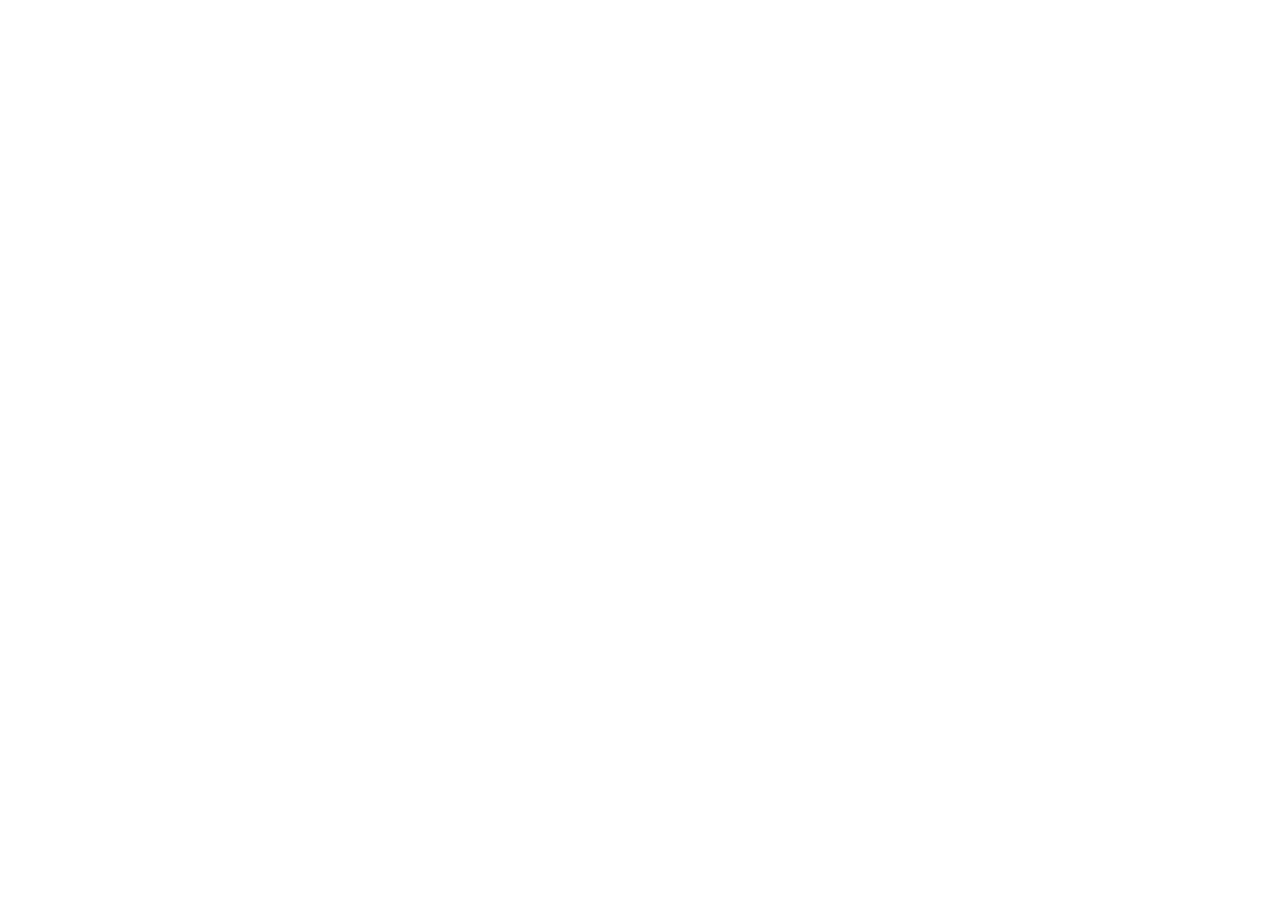
==== commit 6f78bc9b: "Add files via upload" ====
--- a/index.html
+++ b/index.html
@@ -2,15 +2,15 @@
 <html lang="tr">
   <head>
     <meta charset="UTF-8" />
-    <link rel="icon" type="image/png" href="./icon-192.png" />
-    <link rel="apple-touch-icon" href="./icon-192.png" />
+    <link rel="icon" type="image/png" href="/yoklama/icon-192.png" />
+    <link rel="apple-touch-icon" href="/yoklama/icon-192.png" />
     <meta name="viewport" content="width=device-width, initial-scale=1.0, maximum-scale=1.0, user-scalable=no" />
     <meta name="theme-color" content="#4f46e5" />
     <meta name="mobile-web-app-capable" content="yes" />
     <meta name="apple-mobile-web-app-capable" content="yes" />
     <meta name="apple-mobile-web-app-status-bar-style" content="black-translucent" />
     <meta name="apple-mobile-web-app-title" content="Yoklama" />
-    <link rel="manifest" href="./manifest.json" />
+    <link rel="manifest" href="/yoklama/manifest.json" />
     <title>Yoklama Takip</title>
     <!-- Modern Font: Inter -->
     <link rel="preconnect" href="https://fonts.googleapis.com">
@@ -25,12 +25,12 @@
         }
       }(window.location))
     </script>
-    <script type="module" crossorigin src="./assets/index-i_OkcbDp.js"></script>
-    <link rel="modulepreload" crossorigin href="./assets/vendor-CYjdca9r.js">
-    <link rel="modulepreload" crossorigin href="./assets/store-BP317iKg.js">
-    <link rel="modulepreload" crossorigin href="./assets/xlsx-DrgRuPKf.js">
-    <link rel="stylesheet" crossorigin href="./assets/index-CAKfddgH.css">
-  <link rel="manifest" href="./manifest.webmanifest"><script id="vite-plugin-pwa:register-sw" src="./registerSW.js"></script></head>
+    <script type="module" crossorigin src="/yoklama/assets/index-i_OkcbDp.js"></script>
+    <link rel="modulepreload" crossorigin href="/yoklama/assets/vendor-CYjdca9r.js">
+    <link rel="modulepreload" crossorigin href="/yoklama/assets/store-BP317iKg.js">
+    <link rel="modulepreload" crossorigin href="/yoklama/assets/xlsx-DrgRuPKf.js">
+    <link rel="stylesheet" crossorigin href="/yoklama/assets/index-CAKfddgH.css">
+  <link rel="manifest" href="/yoklama/manifest.webmanifest"><script id="vite-plugin-pwa:register-sw" src="/yoklama/registerSW.js"></script></head>
   <body>
     <div id="root"></div>
   </body>
